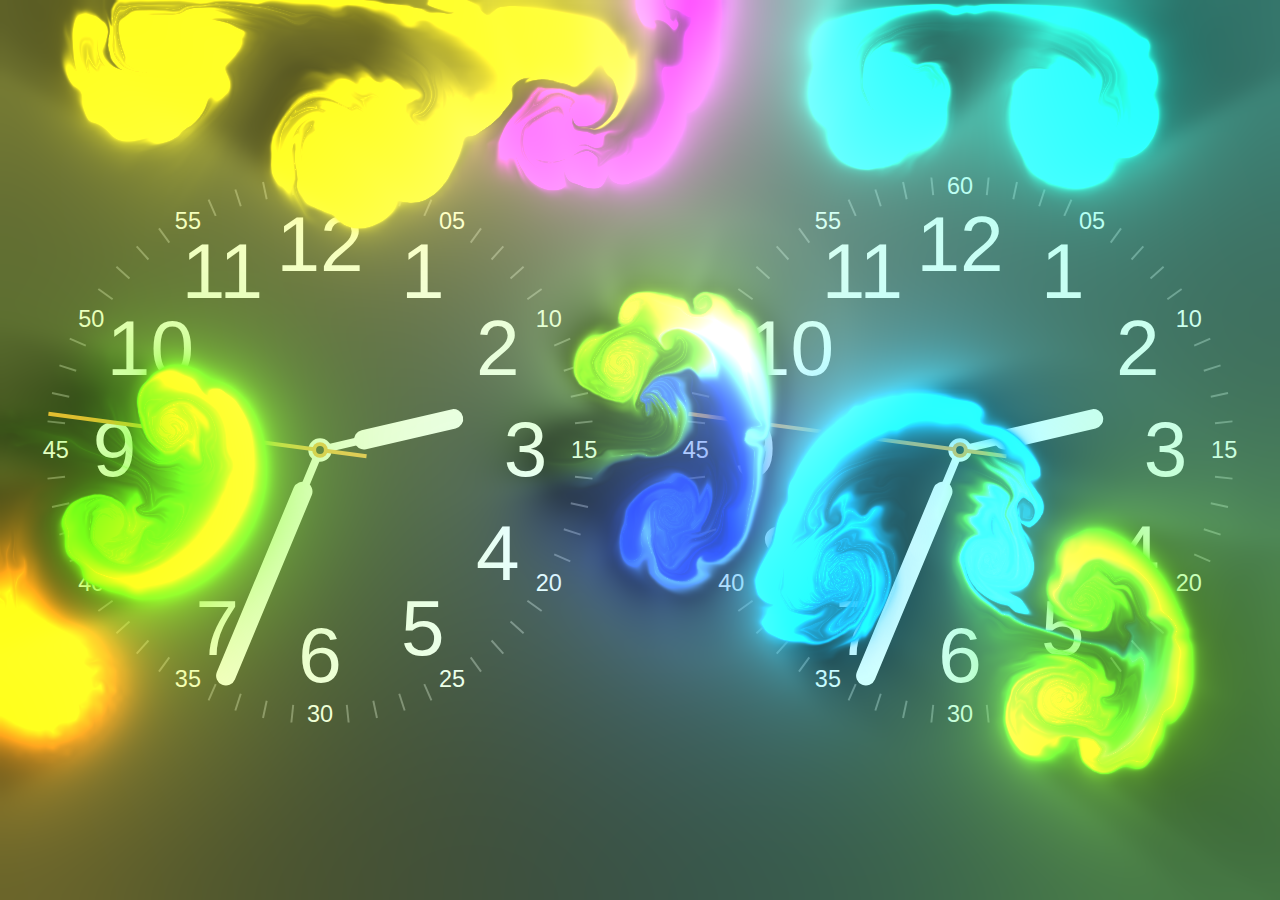
==== index.html @ 812befa0 "first commit" ====
<!DOCTYPE html>
<html>
    <head>
        <meta charset="utf-8">
        <meta http-equiv="Cache-Control" content="no-cache">

        <meta name="viewport" content="width=device-width, initial-scale=1.0, user-scalable=no">
        <meta name="apple-mobile-web-app-status-bar-style" content="black-translucent">
        <meta name="apple-mobile-web-app-capable" content="yes">
        <meta name="mobile-web-app-capable" content="yes">

        <link rel="apple-touch-icon" href="logo.png">
        <link rel="icon" href="logo.png">

        <title>WebGL Fluid Simulation</title>
        <meta name="description" content="A WebGL fluid simulation that works in mobile browsers.">

        <meta property="og:type" content="website">
        <meta property="og:title" content="Webgl Fluid Simulation">
        <meta property="og:description" content="A WebGL fluid simulation that works in mobile browsers.">
        <script type="text/javascript" src="js/dat.gui.min.js"></script>
        <style>
            * {
                user-select: none;
            }

            html, body {
                overflow: hidden;
                background-color: #00000000;
            }

            body {
                margin: 0;
                position: fixed;
                width: 100%;
                height: 100%;
                background-size: 100% 100%;
            }

            canvas {
                width: 100%;
                height: 100%;
            }

            .dg {
                opacity: 0.9;
            }

            .dg .property-name {
                overflow: visible;
            }

            @font-face {
                font-family: 'iconfont';
                src: url('iconfont.ttf') format('truetype');
            }

            .bigFont {
                font-size: 150%;
                color: #8C8C8C;
            }

            .cr.function.appBigFont {
                font-size: 150%;
                line-height: 27px;
                color: #A5F8D3;
                background-color: #023C40;
            }

            .cr.function.appBigFont .property-name {
                float: none;
            }

            .cr.function.appBigFont .icon {
                position: sticky;
                bottom: 27px;
            }

            .icon {
                font-family: 'iconfont';
                font-size: 130%;
                float: right;
            }

            .twitter:before {
                content: 'a';
            }

            .github:before {
                content: 'b';
            }

            .app:before {
                content: 'c';
            }

            .discord:before {
                content: 'd';
            }

            @media (horizontal-viewport-segments: 1) {
                oneclock {
                    display: block;
                }
                dbclock {
                    display: none;
                }
            }

            @media (horizontal-viewport-segments: 2) {
                oneclock {
                    display: none;
                }
                dbclock {
                    display: block;
                }
            }

        </style>
    </head>
    
    <body style="width: 100vw;height: 100vh;">
        

        <iframe class="oneclock" style="position: fixed;background-color:#00000000;top: 0;left: 0;width: 100vw;height: 100vh;z-index:0"
            src="./clock/index.html" 
            allowtransparency="true"
            frameborder="0" width="50vw" height="100vh" scrolling="no">
        </iframe>
        <iframe class="dbclock" style="position: fixed;background-color:#00000000;top: 0;left: 0;width: 50vw;height: 100vh;z-index:0"
            src="./clock/index.html" 
            allowtransparency="true"
            frameborder="0" width="50vw" height="100vh" scrolling="no">
        </iframe>
        <iframe class="dbclock" style="position: fixed;background-color:#00000000;top: 0;left: 50vw;width: 50vw;height: 100vh;z-index:0"
            src="./clock/index.html" 
            allowtransparency="true"
            frameborder="0" width="50vw" height="100vh" scrolling="no">
        </iframe>

        <canvas style="position: fixed;z-index: 9999;"></canvas>
        <script src="js/script.js"></script>


    </body>


</html>
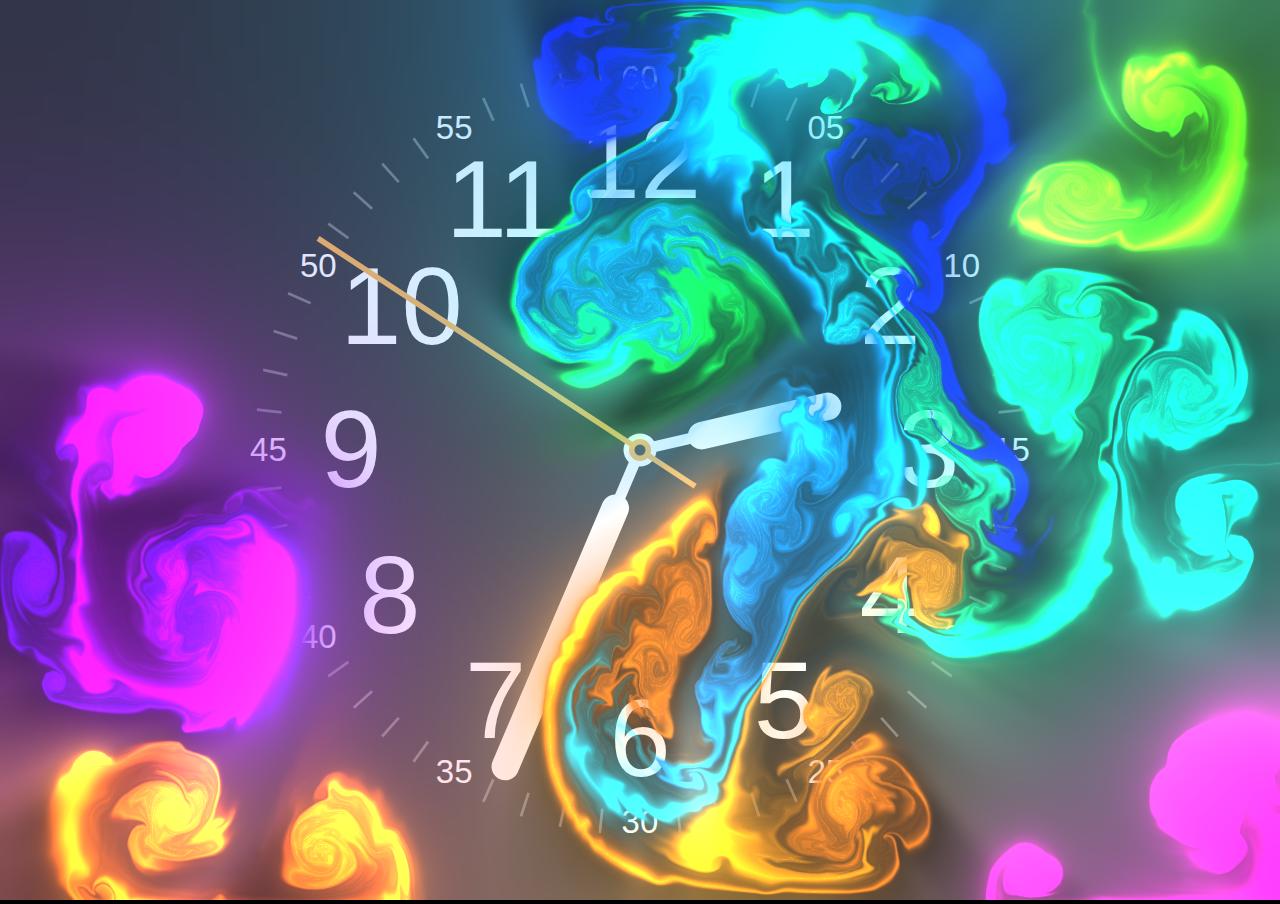
==== commit a7dc4fc7: "update" ====
--- a/index.html
+++ b/index.html
@@ -1,148 +1,85 @@
 <!DOCTYPE html>
 <html>
-    <head>
-        <meta charset="utf-8">
-        <meta http-equiv="Cache-Control" content="no-cache">
+  <head>
+    <meta charset="utf-8" />
+    <meta http-equiv="Cache-Control" content="no-cache" />
 
-        <meta name="viewport" content="width=device-width, initial-scale=1.0, user-scalable=no">
-        <meta name="apple-mobile-web-app-status-bar-style" content="black-translucent">
-        <meta name="apple-mobile-web-app-capable" content="yes">
-        <meta name="mobile-web-app-capable" content="yes">
+    <meta name="viewport" content="width=device-width, initial-scale=1.0, user-scalable=no" />
+    <meta name="apple-mobile-web-app-status-bar-style" content="black-translucent" />
+    <meta name="apple-mobile-web-app-capable" content="yes" />
+    <meta name="mobile-web-app-capable" content="yes" />
 
-        <link rel="apple-touch-icon" href="logo.png">
-        <link rel="icon" href="logo.png">
+    <link rel="apple-touch-icon" href="logo.png" />
+    <link rel="icon" href="logo.png" />
 
-        <title>WebGL Fluid Simulation</title>
-        <meta name="description" content="A WebGL fluid simulation that works in mobile browsers.">
+    <title>WebGL Fluid Simulation</title>
+    <meta name="description" content="A WebGL fluid simulation that works in mobile browsers." />
 
-        <meta property="og:type" content="website">
-        <meta property="og:title" content="Webgl Fluid Simulation">
-        <meta property="og:description" content="A WebGL fluid simulation that works in mobile browsers.">
-        <script type="text/javascript" src="js/dat.gui.min.js"></script>
-        <style>
-            * {
-                user-select: none;
-            }
+    <meta property="og:type" content="website" />
+    <meta property="og:title" content="Webgl Fluid Simulation" />
+    <meta property="og:description" content="A WebGL fluid simulation that works in mobile browsers." />
+    <script type="text/javascript" src="js/dat.gui.min.js"></script>
+    <style>
+      * {
+        user-select: none;
+      }
 
-            html, body {
-                overflow: hidden;
-                background-color: #00000000;
-            }
+      html,
+      body {
+        overflow: hidden;
+        background-color: #000;
+      }
 
-            body {
-                margin: 0;
-                position: fixed;
-                width: 100%;
-                height: 100%;
-                background-size: 100% 100%;
-            }
+      body {
+        margin: 0;
+        position: fixed;
+        width: 100%;
+        height: 100%;
+        background-repeat: no-repeat;
+        background-size: 100% 100%;
+        background-position: center;
+      }
 
-            canvas {
-                width: 100%;
-                height: 100%;
-            }
+      canvas {
+        width: 100%;
+        height: 100%;
+      }
 
-            .dg {
-                opacity: 0.9;
-            }
+      #videoBackground {
+        position: absolute;
+        z-index: -1;
+        top: 0;
+        left: 0;
+        width: 100%;
+        height: 100%;
+        overflow: hidden;
+        object-fit: fill;
+      }
 
-            .dg .property-name {
-                overflow: visible;
-            }
+      #overlay {
+        pointer-events: none;
+        position: fixed;
+        width: 25%;
+        height: 25%; 
+        top: 50%;
+        left: 50%;
+        transform: translate(-50%, -50%);
+        background-size: contain;
+        background-position: center;
+        background-repeat: no-repeat;
+      }
+    </style>
+  </head>
 
-            @font-face {
-                font-family: 'iconfont';
-                src: url('iconfont.ttf') format('truetype');
-            }
-
-            .bigFont {
-                font-size: 150%;
-                color: #8C8C8C;
-            }
-
-            .cr.function.appBigFont {
-                font-size: 150%;
-                line-height: 27px;
-                color: #A5F8D3;
-                background-color: #023C40;
-            }
-
-            .cr.function.appBigFont .property-name {
-                float: none;
-            }
-
-            .cr.function.appBigFont .icon {
-                position: sticky;
-                bottom: 27px;
-            }
-
-            .icon {
-                font-family: 'iconfont';
-                font-size: 130%;
-                float: right;
-            }
-
-            .twitter:before {
-                content: 'a';
-            }
-
-            .github:before {
-                content: 'b';
-            }
-
-            .app:before {
-                content: 'c';
-            }
-
-            .discord:before {
-                content: 'd';
-            }
-
-            @media (horizontal-viewport-segments: 1) {
-                oneclock {
-                    display: block;
-                }
-                dbclock {
-                    display: none;
-                }
-            }
-
-            @media (horizontal-viewport-segments: 2) {
-                oneclock {
-                    display: none;
-                }
-                dbclock {
-                    display: block;
-                }
-            }
-
-        </style>
-    </head>
-    
-    <body style="width: 100vw;height: 100vh;">
-        
-
-        <iframe class="oneclock" style="position: fixed;background-color:#00000000;top: 0;left: 0;width: 100vw;height: 100vh;z-index:0"
-            src="./clock/index.html" 
-            allowtransparency="true"
-            frameborder="0" width="50vw" height="100vh" scrolling="no">
-        </iframe>
-        <iframe class="dbclock" style="position: fixed;background-color:#00000000;top: 0;left: 0;width: 50vw;height: 100vh;z-index:0"
-            src="./clock/index.html" 
-            allowtransparency="true"
-            frameborder="0" width="50vw" height="100vh" scrolling="no">
-        </iframe>
-        <iframe class="dbclock" style="position: fixed;background-color:#00000000;top: 0;left: 50vw;width: 50vw;height: 100vh;z-index:0"
-            src="./clock/index.html" 
-            allowtransparency="true"
-            frameborder="0" width="50vw" height="100vh" scrolling="no">
-        </iframe>
-
-        <canvas style="position: fixed;z-index: 9999;"></canvas>
-        <script src="js/script.js"></script>
-
-
-    </body>
-
-
-</html>+  <body>
+    <iframe style="position: fixed;background-color:#00000000;top: 0;left: 0;width: 100vw;height: 100vh;z-index: -1;"
+        src="clock/index.html" 
+        allowtransparency="true"
+        frameborder="0" width="50vw" height="100vh" scrolling="no">
+    </iframe>
+    <canvas></canvas>
+    <video id="videoBackground" muted loop></video>
+    <div id="overlay"></div>
+    <script src="js/script.js"></script>
+  </body>
+</html>
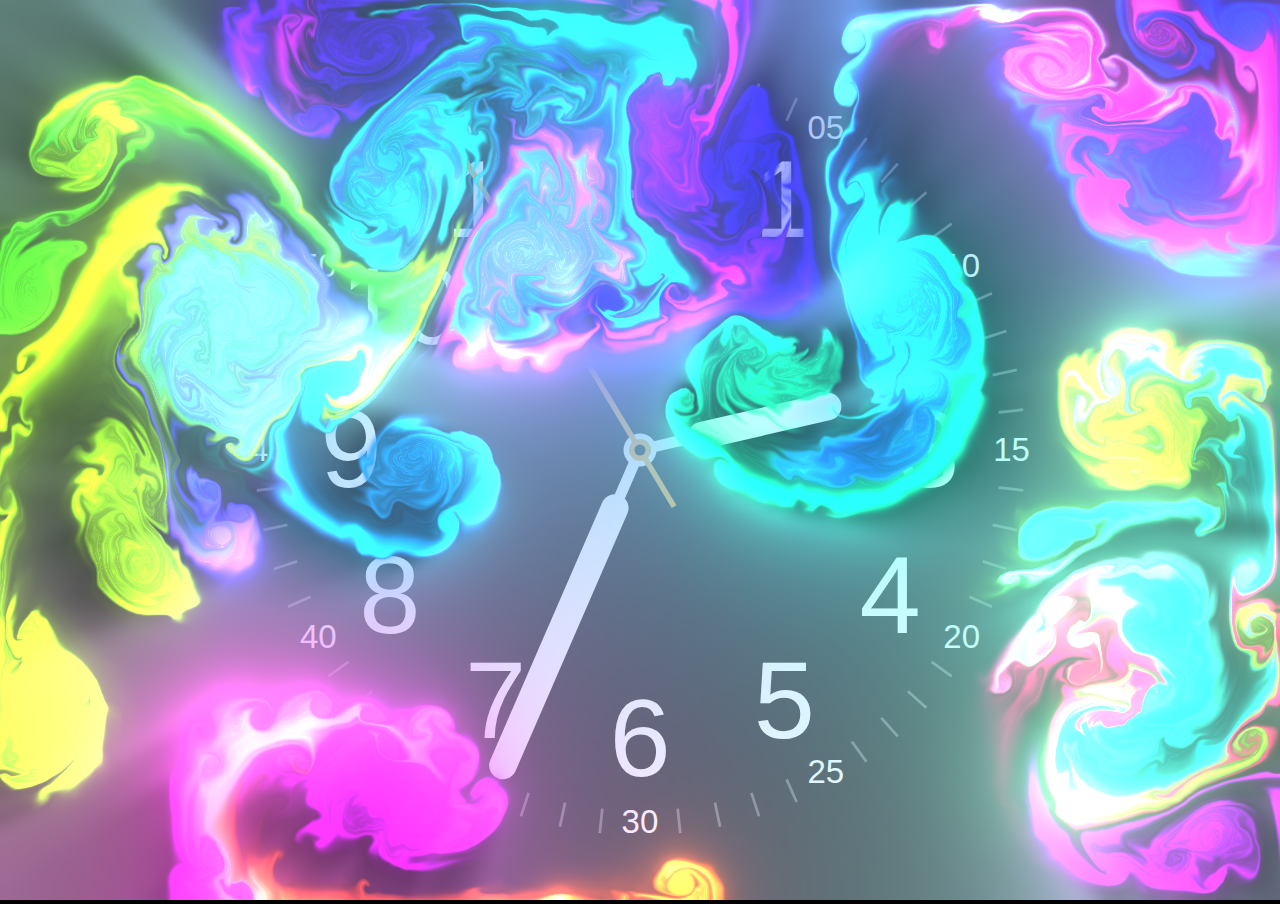
==== commit c69e7dd9: "update" ====
--- a/index.html
+++ b/index.html
@@ -73,7 +73,7 @@
 
   <body>
     <iframe style="position: fixed;background-color:#00000000;top: 0;left: 0;width: 100vw;height: 100vh;z-index: -1;"
-        src="clock/index.html" 
+        src="./clock.html" 
         allowtransparency="true"
         frameborder="0" width="50vw" height="100vh" scrolling="no">
     </iframe>
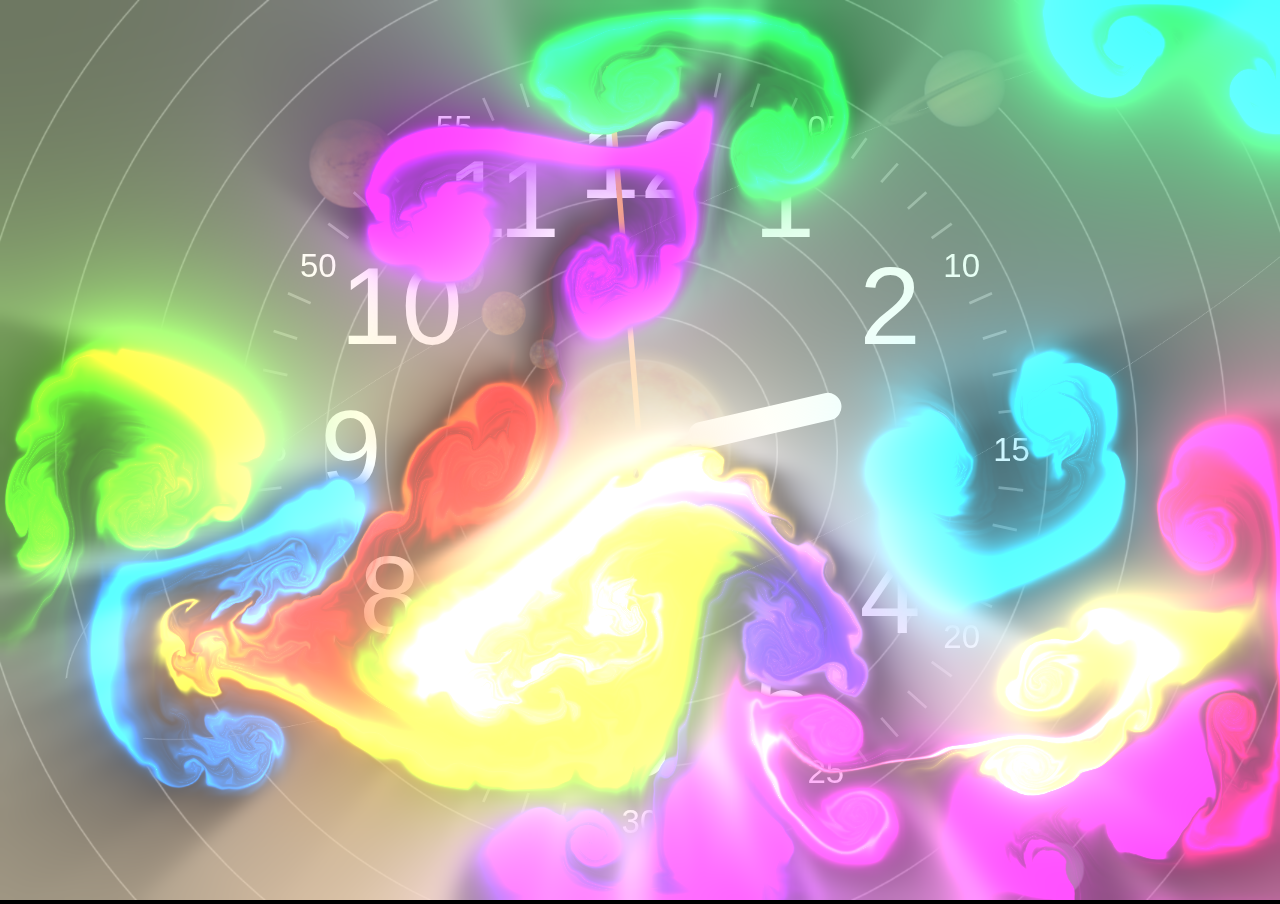
==== commit cde5fd49: "update" ====
--- a/index.html
+++ b/index.html
@@ -73,7 +73,7 @@
 
   <body>
     <iframe style="position: fixed;background-color:#00000000;top: 0;left: 0;width: 100vw;height: 100vh;z-index: -1;"
-        src="./clock.html" 
+        src="./bg.html" 
         allowtransparency="true"
         frameborder="0" width="50vw" height="100vh" scrolling="no">
     </iframe>
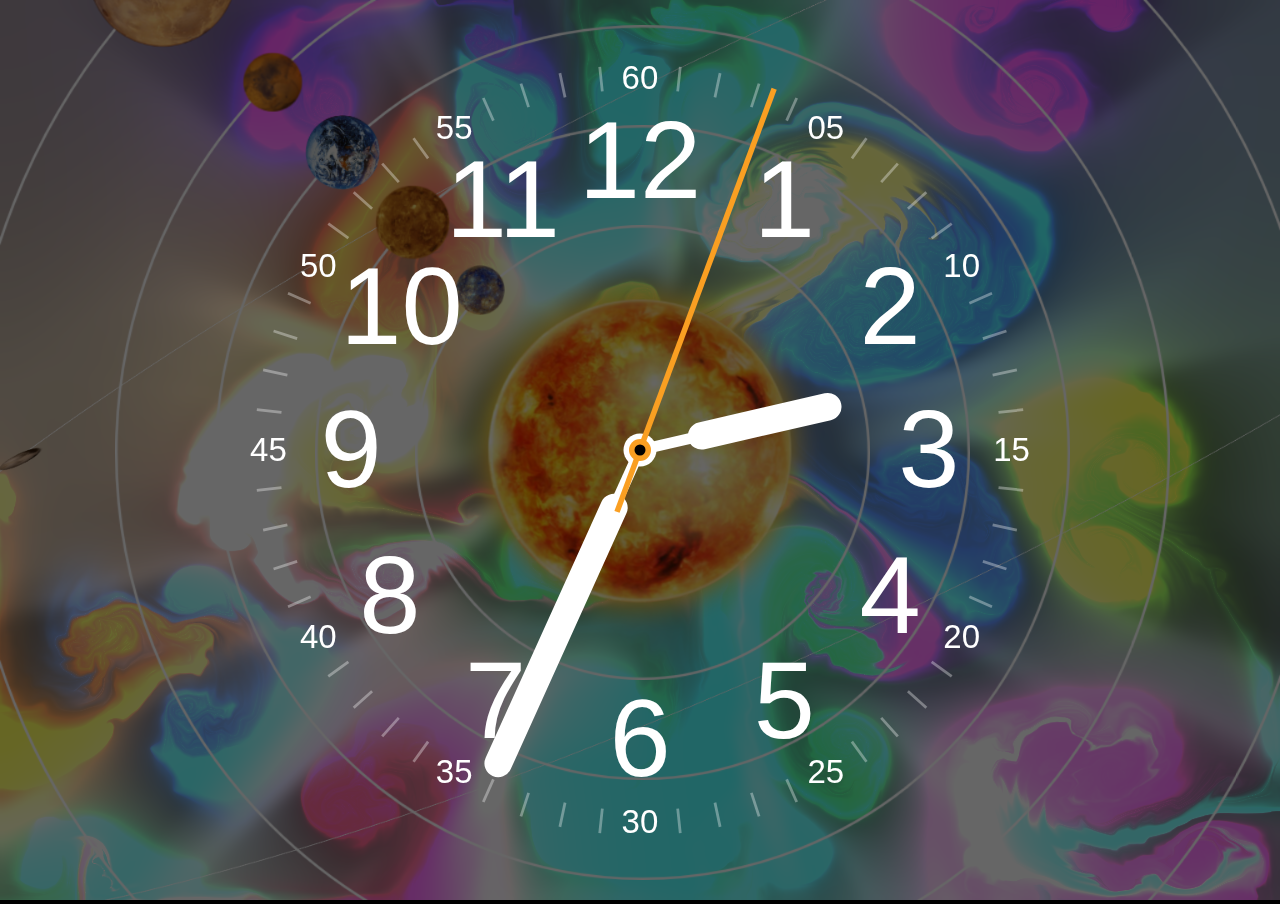
==== commit 9272d680: "update" ====
--- a/index.html
+++ b/index.html
@@ -1,85 +1,89 @@
 <!DOCTYPE html>
 <html>
-  <head>
-    <meta charset="utf-8" />
-    <meta http-equiv="Cache-Control" content="no-cache" />
 
-    <meta name="viewport" content="width=device-width, initial-scale=1.0, user-scalable=no" />
-    <meta name="apple-mobile-web-app-status-bar-style" content="black-translucent" />
-    <meta name="apple-mobile-web-app-capable" content="yes" />
-    <meta name="mobile-web-app-capable" content="yes" />
+<head>
+  <meta charset="utf-8" />
+  <meta http-equiv="Cache-Control" content="no-cache" />
 
-    <link rel="apple-touch-icon" href="logo.png" />
-    <link rel="icon" href="logo.png" />
+  <meta name="viewport" content="width=device-width, initial-scale=1.0, user-scalable=no" />
+  <meta name="apple-mobile-web-app-status-bar-style" content="black-translucent" />
+  <meta name="apple-mobile-web-app-capable" content="yes" />
+  <meta name="mobile-web-app-capable" content="yes" />
 
-    <title>WebGL Fluid Simulation</title>
-    <meta name="description" content="A WebGL fluid simulation that works in mobile browsers." />
+  <link rel="apple-touch-icon" href="logo.png" />
+  <link rel="icon" href="logo.png" />
 
-    <meta property="og:type" content="website" />
-    <meta property="og:title" content="Webgl Fluid Simulation" />
-    <meta property="og:description" content="A WebGL fluid simulation that works in mobile browsers." />
-    <script type="text/javascript" src="js/dat.gui.min.js"></script>
-    <style>
-      * {
-        user-select: none;
-      }
+  <title>WebGL Fluid Simulation</title>
+  <meta name="description" content="A WebGL fluid simulation that works in mobile browsers." />
 
-      html,
-      body {
-        overflow: hidden;
-        background-color: #000;
-      }
+  <meta property="og:type" content="website" />
+  <meta property="og:title" content="Webgl Fluid Simulation" />
+  <meta property="og:description" content="A WebGL fluid simulation that works in mobile browsers." />
+  <script type="text/javascript" src="js/dat.gui.min.js"></script>
+  <style>
+    * {
+      user-select: none;
+    }
 
-      body {
-        margin: 0;
-        position: fixed;
-        width: 100%;
-        height: 100%;
-        background-repeat: no-repeat;
-        background-size: 100% 100%;
-        background-position: center;
-      }
+    html,
+    body {
+      overflow: hidden;
+      background-color: #000;
+    }
 
-      canvas {
-        width: 100%;
-        height: 100%;
-      }
+    body {
+      margin: 0;
+      position: fixed;
+      width: 100%;
+      height: 100%;
+      background-repeat: no-repeat;
+      background-size: 100% 100%;
+      background-position: center;
+    }
 
-      #videoBackground {
-        position: absolute;
-        z-index: -1;
-        top: 0;
-        left: 0;
-        width: 100%;
-        height: 100%;
-        overflow: hidden;
-        object-fit: fill;
-      }
+    iframe {
+      pointer-events: none;
+    }
 
-      #overlay {
-        pointer-events: none;
-        position: fixed;
-        width: 25%;
-        height: 25%; 
-        top: 50%;
-        left: 50%;
-        transform: translate(-50%, -50%);
-        background-size: contain;
-        background-position: center;
-        background-repeat: no-repeat;
-      }
-    </style>
-  </head>
+    canvas {
+      width: 100%;
+      height: 100%;
+    }
 
-  <body>
-    <iframe style="position: fixed;background-color:#00000000;top: 0;left: 0;width: 100vw;height: 100vh;z-index: -1;"
-        src="./bg.html" 
-        allowtransparency="true"
-        frameborder="0" width="50vw" height="100vh" scrolling="no">
-    </iframe>
-    <canvas></canvas>
-    <video id="videoBackground" muted loop></video>
-    <div id="overlay"></div>
-    <script src="js/script.js"></script>
-  </body>
-</html>
+    #videoBackground {
+      position: absolute;
+      z-index: -1;
+      top: 0;
+      left: 0;
+      width: 100%;
+      height: 100%;
+      overflow: hidden;
+      object-fit: fill;
+    }
+
+    #overlay {
+      pointer-events: none;
+      position: fixed;
+      width: 25%;
+      height: 25%;
+      top: 50%;
+      left: 50%;
+      transform: translate(-50%, -50%);
+      background-size: contain;
+      background-position: center;
+      background-repeat: no-repeat;
+    }
+  </style>
+</head>
+
+<body>
+  <iframe style="position: fixed;background-color: transparent;top: 0;left: 0;width: 100vw;height: 100vh;z-index: 999;pointer-events: none;"
+    src="./bg.html" allowtransparency="true" frameborder="0" width="100vw" height="100vh" scrolling="no">
+  </iframe>
+  <canvas></canvas>
+  <video id="videoBackground" muted loop></video>
+  <div id="overlay"></div>
+  <script src="js/script.js"></script>
+</body>
+
+</html>